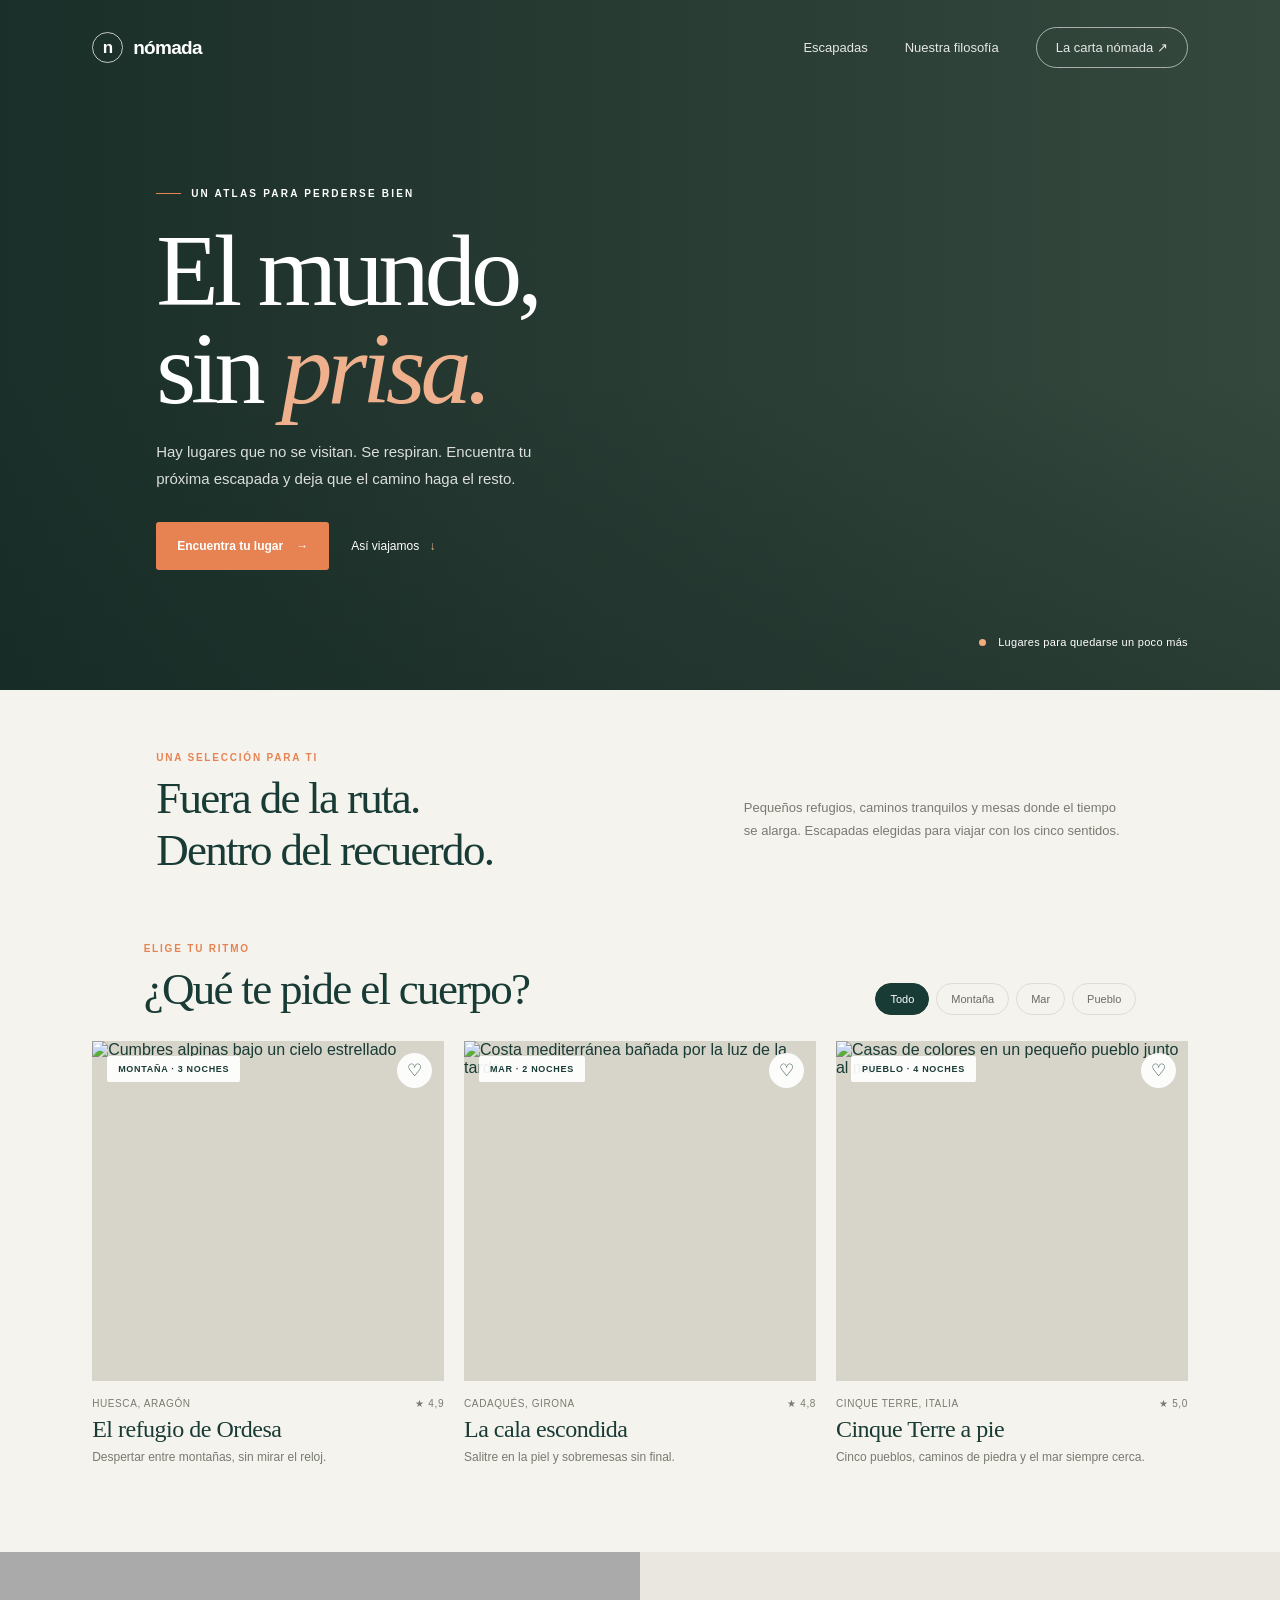
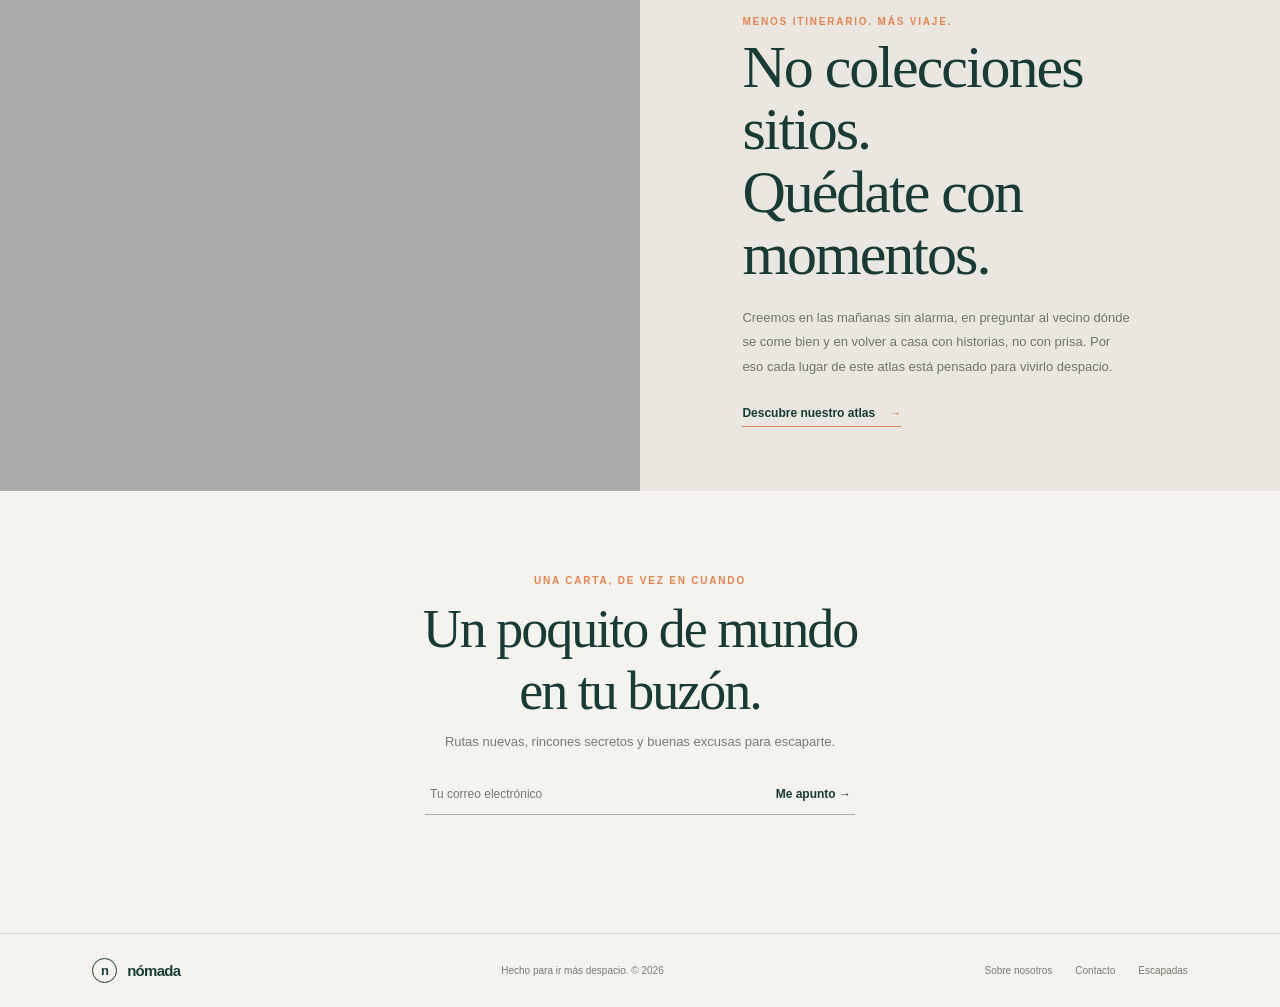
==== proyectos/nomada/index.html @ 5a0a25f2 "añadido el proyecto nomada y su hoja de estilos" ====
<!DOCTYPE html>
<html lang="es">
<head>
    <meta charset="UTF-8">
    <meta name="viewport" content="width=device-width, initial-scale=1.0">
    <meta name="theme-color" content="#f5f3ed">
    <meta name="description" content="Nómada es un atlas de escapadas lentas para descubrir lugares extraordinarios a tu propio ritmo.">
    <title>Nómada — Escapadas sin prisa</title>
    <link rel="stylesheet" href="style.css">
    
</head>
<body>
    <header class="topbar">
        <a class="brand" href="#" aria-label="Nómada, inicio"><span class="brand-mark" aria-hidden="true">n</span> nómada</a>
        <button class="menu-toggle" type="button" aria-label="Abrir menú" aria-expanded="false">☰</button>
        <nav class="nav-links" aria-label="Navegación principal">
            <a href="#escapadas">Escapadas</a>
            <a href="#filosofia">Nuestra filosofía</a>
            <a class="nav-cta" href="#newsletter">La carta nómada <span aria-hidden="true">↗</span></a>
        </nav>
    </header>

    <main>
        <section class="hero" aria-labelledby="hero-title">
            <div class="hero-content">
                <p class="eyebrow">Un atlas para perderse bien</p>
                <h1 id="hero-title">El mundo,<br>sin <em>prisa.</em></h1>
                <p class="hero-copy">Hay lugares que no se visitan. Se respiran. Encuentra tu próxima escapada y deja que el camino haga el resto.</p>
                <div class="hero-actions">
                    <a class="button" href="#escapadas">Encuentra tu lugar <span aria-hidden="true">→</span></a>
                    <a class="quiet-link" href="#filosofia">Así viajamos <span aria-hidden="true">↓</span></a>
                </div>
            </div>
            <div class="hero-note"><span class="note-dot"></span> Lugares para quedarse un poco más</div>
        </section>

        <section class="intro" id="escapadas">
            <div>
                <p class="intro-label">Una selección para ti</p>
                <h2>Fuera de la ruta.<br>Dentro del recuerdo.</h2>
            </div>
            <p class="intro-copy">Pequeños refugios, caminos tranquilos y mesas donde el tiempo se alarga. Escapadas elegidas para viajar con los cinco sentidos.</p>
        </section>

        <section class="destinations" aria-label="Escapadas recomendadas">
            <div class="section-heading">
                <div>
                    <p class="intro-label">Elige tu ritmo</p>
                    <h2>¿Qué te pide el cuerpo?</h2>
                </div>
                <div class="filters" role="group" aria-label="Filtrar escapadas">
                    <button class="filter active" type="button" data-filter="todas" aria-pressed="true">Todo</button>
                    <button class="filter" type="button" data-filter="montana" aria-pressed="false">Montaña</button>
                    <button class="filter" type="button" data-filter="mar" aria-pressed="false">Mar</button>
                    <button class="filter" type="button" data-filter="pueblo" aria-pressed="false">Pueblo</button>
                </div>
            </div>
            <div class="card-grid">
                <article class="destination-card" data-category="montana">
                    <div class="card-image">
                        <img src="https://images.unsplash.com/photo-1519681393784-d120267933ba?auto=format&fit=crop&w=1000&q=85" alt="Cumbres alpinas bajo un cielo estrellado" loading="lazy">
                        <span class="card-tag">Montaña · 3 noches</span>
                        <button class="save-button" type="button" aria-label="Guardar Refugio de Ordesa" aria-pressed="false">♡</button>
                    </div>
                    <div class="card-meta"><span>Huesca, Aragón</span><span>★ 4,9</span></div>
                    <h3 class="card-title">El refugio de Ordesa</h3>
                    <p class="card-description">Despertar entre montañas, sin mirar el reloj.</p>
                </article>
                <article class="destination-card" data-category="mar">
                    <div class="card-image">
                        <img src="https://images.unsplash.com/photo-1500375592092-40eb2168fd21?auto=format&fit=crop&w=1000&q=85" alt="Costa mediterránea bañada por la luz de la tarde" loading="lazy">
                        <span class="card-tag">Mar · 2 noches</span>
                        <button class="save-button" type="button" aria-label="Guardar La cala escondida" aria-pressed="false">♡</button>
                    </div>
                    <div class="card-meta"><span>Cadaqués, Girona</span><span>★ 4,8</span></div>
                    <h3 class="card-title">La cala escondida</h3>
                    <p class="card-description">Salitre en la piel y sobremesas sin final.</p>
                </article>
                <article class="destination-card" data-category="pueblo">
                    <div class="card-image">
                        <img src="https://images.unsplash.com/photo-1516483638261-f4dbaf036963?auto=format&fit=crop&w=1000&q=85" alt="Casas de colores en un pequeño pueblo junto al mar" loading="lazy">
                        <span class="card-tag">Pueblo · 4 noches</span>
                        <button class="save-button" type="button" aria-label="Guardar Cinque Terre a pie" aria-pressed="false">♡</button>
                    </div>
                    <div class="card-meta"><span>Cinque Terre, Italia</span><span>★ 5,0</span></div>
                    <h3 class="card-title">Cinque Terre a pie</h3>
                    <p class="card-description">Cinco pueblos, caminos de piedra y el mar siempre cerca.</p>
                </article>
            </div>
            <p class="no-results" role="status">No hay escapadas en esta categoría por ahora.</p>
        </section>

        <section class="manifesto" id="filosofia">
            <div class="manifesto-image" role="img" aria-label="Ciervos en un bosque al amanecer"></div>
            <div class="manifesto-copy">
                <p class="intro-label">Menos itinerario. Más viaje.</p>
                <h2>No colecciones sitios.<br>Quédate con momentos.</h2>
                <p>Creemos en las mañanas sin alarma, en preguntar al vecino dónde se come bien y en volver a casa con historias, no con prisa. Por eso cada lugar de este atlas está pensado para vivirlo despacio.</p>
                <a class="text-link" href="#escapadas">Descubre nuestro atlas <span aria-hidden="true">→</span></a>
            </div>
        </section>

        <section class="newsletter" id="newsletter">
            <p class="intro-label">Una carta, de vez en cuando</p>
            <h2>Un poquito de mundo<br>en tu buzón.</h2>
            <p class="newsletter-copy">Rutas nuevas, rincones secretos y buenas excusas para escaparte.</p>
            <form class="newsletter-form">
                <label for="email" class="visually-hidden">Tu correo electrónico</label>
                <input id="email" name="email" type="email" placeholder="Tu correo electrónico" required>
                <button type="submit">Me apunto <span aria-hidden="true">→</span></button>
            </form>
            <p class="newsletter-status" role="status" aria-live="polite"></p>
        </section>
    </main>

    <footer>
        <a class="brand" href="#" aria-label="Nómada, inicio"><span class="brand-mark" aria-hidden="true">n</span> nómada</a>
        <span>Hecho para ir más despacio. © 2026</span>
        <nav class="footer-links" aria-label="Enlaces de pie">
            <a href="#filosofia">Sobre nosotros</a>
            <a href="#newsletter">Contacto</a>
            <a href="#escapadas">Escapadas</a>
        </nav>
    </footer>

    <script>
        const filterButtons = document.querySelectorAll(".filter");
        const cards = document.querySelectorAll(".destination-card");
        const emptyMessage = document.querySelector(".no-results");

        filterButtons.forEach((button) => {
            button.addEventListener("click", () => {
                const category = button.dataset.filter;
                let visibleCount = 0;

                filterButtons.forEach((item) => {
                    const selected = item === button;
                    item.classList.toggle("active", selected);
                    item.setAttribute("aria-pressed", String(selected));
                });
                cards.forEach((card) => {
                    const visible = category === "todas" || card.dataset.category === category;
                    card.hidden = !visible;
                    if (visible) visibleCount += 1;
                });
                emptyMessage.style.display = visibleCount ? "none" : "block";
            });
        });

        document.querySelectorAll(".save-button").forEach((button) => {
            button.addEventListener("click", () => {
                const saved = button.getAttribute("aria-pressed") !== "true";
                button.setAttribute("aria-pressed", String(saved));
                button.classList.toggle("saved", saved);
                button.textContent = saved ? "♥" : "♡";
            });
        });

        const menuToggle = document.querySelector(".menu-toggle");
        const navigation = document.querySelector(".nav-links");
        menuToggle.addEventListener("click", () => {
            const expanded = menuToggle.getAttribute("aria-expanded") !== "true";
            menuToggle.setAttribute("aria-expanded", String(expanded));
            menuToggle.setAttribute("aria-label", expanded ? "Cerrar menú" : "Abrir menú");
            navigation.classList.toggle("open", expanded);
        });
        navigation.querySelectorAll("a").forEach((link) => {
            link.addEventListener("click", () => {
                navigation.classList.remove("open");
                menuToggle.setAttribute("aria-expanded", "false");
                menuToggle.setAttribute("aria-label", "Abrir menú");
            });
        });

        document.querySelector(".newsletter-form").addEventListener("submit", (event) => {
            event.preventDefault();
            const email = document.querySelector("#email");
            if (!email.checkValidity()) {
                email.reportValidity();
                return;
            }
            document.querySelector(".newsletter-status").textContent = "¡Ya estás dentro! Nos vemos en tu buzón.";
            email.value = "";
        });
    </script>
</body>
</html>
---- proyectos/nomada/style.css ----
:root {
            --paper: #f5f3ed;
            --ink: #193b35;
            --muted: #777b70;
            --orange: #e78353;
            --line: #deddd5;
            --serif: Georgia, "Times New Roman", serif;
            --sans: "Segoe UI", Arial, sans-serif;
        }

        * { box-sizing: border-box; }
        html { scroll-behavior: smooth; }
        body {
            margin: 0;
            background: var(--paper);
            color: var(--ink);
            font-family: var(--sans);
            -webkit-font-smoothing: antialiased;
        }
        a { color: inherit; text-decoration: none; }
        button, input { font: inherit; }
        button { color: inherit; }
        .visually-hidden {
            position: absolute;
            width: 1px;
            height: 1px;
            overflow: hidden;
            clip: rect(0, 0, 0, 0);
            white-space: nowrap;
            clip-path: inset(50%);
        }

        .topbar {
            position: absolute;
            z-index: 3;
            top: 0;
            left: 0;
            display: flex;
            width: 100%;
            align-items: center;
            justify-content: space-between;
            padding: 27px 7.2%;
            color: white;
        }
        .brand {
            display: inline-flex;
            align-items: center;
            gap: 10px;
            font-size: 19px;
            font-weight: 750;
            letter-spacing: -.7px;
        }
        .brand-mark {
            display: grid;
            width: 31px;
            height: 31px;
            place-items: center;
            border: 1px solid rgba(255,255,255,.72);
            border-radius: 50%;
            font-size: 17px;
        }
        .nav-links { display: flex; align-items: center; gap: 37px; font-size: 13px; }
        .nav-links a { opacity: .88; transition: opacity .2s; }
        .nav-links a:hover { opacity: 1; }
        .nav-cta {
            padding: 12px 19px;
            border: 1px solid rgba(255,255,255,.65);
            border-radius: 30px;
        }
        .menu-toggle {
            display: none;
            border: 0;
            background: transparent;
            color: white;
            font-size: 25px;
        }

        .hero {
            position: relative;
            display: flex;
            min-height: 690px;
            align-items: center;
            overflow: hidden;
            color: white;
            background: #384b40 url("https://images.unsplash.com/photo-1470770841072-f978cf4d019e?auto=format&fit=crop&w=2200&q=88") center 52% / cover no-repeat;
        }
        .hero::before {
            position: absolute;
            inset: 0;
            content: "";
            background: linear-gradient(90deg, rgba(17,38,34,.76) 0%, rgba(19,38,34,.44) 48%, rgba(17,38,34,.08) 100%),
                        linear-gradient(0deg, rgba(15,35,31,.32), transparent 45%);
        }
        .hero-content {
            position: relative;
            width: min(660px, 84%);
            margin: 68px 0 0 12.2%;
        }
        .eyebrow {
            display: flex;
            align-items: center;
            gap: 10px;
            margin: 0 0 23px;
            font-size: 10px;
            font-weight: 700;
            letter-spacing: 2.2px;
            text-transform: uppercase;
        }
        .eyebrow::before { width: 25px; height: 1px; background: var(--orange); content: ""; }
        h1, h2, h3, p { margin-top: 0; }
        h1 {
            max-width: 650px;
            margin-bottom: 20px;
            font-family: var(--serif);
            font-size: clamp(58px, 8vw, 104px);
            font-weight: 400;
            letter-spacing: -5px;
            line-height: .96;
        }
        h1 em { color: #efb18d; font-weight: 400; }
        .hero-copy { max-width: 410px; margin-bottom: 30px; color: rgba(255,255,255,.84); font-size: 15px; line-height: 1.8; }
        .hero-actions { display: flex; align-items: center; gap: 22px; }
        .button {
            display: inline-flex;
            min-height: 48px;
            align-items: center;
            justify-content: center;
            gap: 13px;
            padding: 0 21px;
            border: 0;
            border-radius: 3px;
            background: var(--orange);
            color: #fff;
            cursor: pointer;
            font-size: 12px;
            font-weight: 700;
            transition: background .2s, transform .2s;
        }
        .button:hover { transform: translateY(-2px); background: #d97749; }
        .quiet-link { font-size: 12px; }
        .quiet-link span { margin-left: 7px; color: #efb18d; }
        .hero-note {
            position: absolute;
            right: 7.2%;
            bottom: 42px;
            display: flex;
            align-items: center;
            gap: 12px;
            font-size: 11px;
            letter-spacing: .3px;
        }
        .note-dot { width: 7px; height: 7px; border-radius: 50%; background: #f0ad79; }

        .intro {
            display: flex;
            align-items: center;
            justify-content: space-between;
            gap: 30px;
            padding: 62px 12.2% 54px;
        }
        .intro-label { margin-bottom: 9px; color: var(--orange); font-size: 10px; font-weight: 700; letter-spacing: 1.8px; text-transform: uppercase; }
        .intro h2, .section-heading h2 {
            margin-bottom: 0;
            font-family: var(--serif);
            font-size: clamp(31px, 4vw, 45px);
            font-weight: 400;
            letter-spacing: -1.7px;
        }
        .intro-copy { max-width: 380px; margin: 10px 0 0; color: var(--muted); font-size: 13px; line-height: 1.8; }

        .destinations { padding: 13px 7.2% 88px; }
        .section-heading {
            display: flex;
            align-items: end;
            justify-content: space-between;
            gap: 20px;
            margin: 0 4.7% 26px;
        }
        .section-heading .intro-label { margin-bottom: 9px; }
        .filters { display: flex; flex-wrap: wrap; gap: 7px; }
        .filter {
            padding: 9px 14px;
            border: 1px solid var(--line);
            border-radius: 30px;
            background: transparent;
            color: #686e65;
            cursor: pointer;
            font-size: 11px;
            transition: .2s;
        }
        .filter:hover, .filter.active { border-color: var(--ink); background: var(--ink); color: white; }
        .card-grid { display: grid; grid-template-columns: repeat(3, 1fr); gap: 20px; }
        .destination-card { min-width: 0; }
        .card-image {
            position: relative;
            height: clamp(220px, 27vw, 340px);
            overflow: hidden;
            background: #d7d4ca;
        }
        .card-image img { width: 100%; height: 100%; object-fit: cover; transition: transform .6s; }
        .destination-card:hover .card-image img { transform: scale(1.045); }
        .card-tag {
            position: absolute;
            top: 15px;
            left: 15px;
            padding: 8px 11px;
            border-radius: 2px;
            background: rgba(255,255,255,.92);
            color: var(--ink);
            font-size: 9px;
            font-weight: 700;
            letter-spacing: .7px;
            text-transform: uppercase;
        }
        .save-button {
            position: absolute;
            top: 12px;
            right: 12px;
            display: grid;
            width: 35px;
            height: 35px;
            place-items: center;
            border: 0;
            border-radius: 50%;
            background: rgba(255,255,255,.92);
            cursor: pointer;
            font-size: 17px;
            transition: transform .2s;
        }
        .save-button:hover { transform: scale(1.1); }
        .save-button.saved { color: #d76b50; }
        .card-meta { display: flex; justify-content: space-between; margin: 17px 0 7px; color: var(--muted); font-size: 10px; letter-spacing: .6px; text-transform: uppercase; }
        .card-title { margin: 0; font-family: var(--serif); font-size: 24px; font-weight: 400; letter-spacing: -.5px; }
        .card-description { margin: 7px 0 0; color: var(--muted); font-size: 12px; }
        .no-results { display: none; padding: 45px 10px; color: var(--muted); text-align: center; }

        .manifesto {
            display: grid;
            min-height: 440px;
            grid-template-columns: 1fr 1fr;
            background: #e9e7df;
        }
        .manifesto-image {
            min-height: 390px;
            background: #aaa url("https://images.unsplash.com/photo-1472396961693-142e6e269027?auto=format&fit=crop&w=1200&q=85") center / cover no-repeat;
        }
        .manifesto-copy { display: flex; flex-direction: column; justify-content: center; padding: 64px clamp(35px, 8vw, 115px); }
        .manifesto-copy h2 { max-width: 470px; margin-bottom: 20px; font-family: var(--serif); font-size: clamp(39px, 5vw, 60px); font-weight: 400; letter-spacing: -2px; line-height: 1.04; }
        .manifesto-copy p:not(.intro-label) { max-width: 390px; margin-bottom: 26px; color: #70756c; font-size: 13px; line-height: 1.9; }
        .text-link { width: fit-content; padding-bottom: 6px; border-bottom: 1px solid var(--orange); font-size: 12px; font-weight: 700; }
        .text-link span { margin-left: 11px; color: var(--orange); }

        .newsletter { padding: 84px 20px 88px; text-align: center; }
        .newsletter .intro-label { margin-bottom: 12px; }
        .newsletter h2 { margin-bottom: 12px; font-family: var(--serif); font-size: clamp(35px, 5vw, 54px); font-weight: 400; letter-spacing: -2px; }
        .newsletter-copy { margin-bottom: 25px; color: var(--muted); font-size: 13px; }
        .newsletter-form { display: flex; width: min(430px, 100%); margin: 0 auto; border-bottom: 1px solid #aeb1a6; }
        .newsletter-form input { flex: 1; min-width: 0; padding: 13px 5px; border: 0; outline: 0; background: transparent; color: var(--ink); font-size: 12px; }
        .newsletter-form button { padding: 0 4px 0 15px; border: 0; background: transparent; color: var(--ink); cursor: pointer; font-size: 12px; font-weight: 700; }
        .newsletter-status { min-height: 18px; margin: 12px 0 0; color: #2e7158; font-size: 12px; }
        footer { display: flex; align-items: center; justify-content: space-between; padding: 24px 7.2%; border-top: 1px solid var(--line); color: var(--muted); font-size: 10px; }
        footer .brand { color: var(--ink); font-size: 15px; }
        footer .brand-mark { width: 25px; height: 25px; border-color: var(--ink); font-size: 13px; }
        .footer-links { display: flex; gap: 23px; }

        @media (max-width: 760px) {
            .topbar { padding: 20px 6%; }
            .menu-toggle { display: block; }
            .nav-links {
                position: absolute;
                top: 68px;
                right: 5%;
                display: none;
                min-width: 190px;
                align-items: stretch;
                gap: 0;
                padding: 8px 18px;
                border: 1px solid rgba(255,255,255,.2);
                background: rgba(25,59,53,.97);
            }
            .nav-links.open { display: flex; flex-direction: column; }
            .nav-links a { padding: 13px 3px; }
            .nav-cta { margin: 6px 0 10px; padding: 10px 12px !important; }
            .hero { min-height: 660px; background-position: 58% center; }
            .hero-content { margin: 42px 0 0 8%; }
            h1 { letter-spacing: -3px; }
            .hero-note { right: 8%; bottom: 26px; }
            .intro { align-items: flex-start; flex-direction: column; gap: 5px; padding: 48px 8% 36px; }
            .destinations { padding: 8px 6% 65px; }
            .section-heading { align-items: flex-start; flex-direction: column; margin: 0 2% 20px; }
            .card-grid { grid-template-columns: repeat(2, 1fr); gap: 24px 14px; }
            .card-image { height: 250px; }
            .manifesto { grid-template-columns: 1fr; }
            .manifesto-image { min-height: 300px; }
            .manifesto-copy { padding: 48px 9%; }
            footer { gap: 20px; flex-wrap: wrap; padding: 22px 6%; }
        }
        @media (max-width: 480px) {
            .hero { min-height: 620px; }
            .hero-content { width: 84%; margin-left: 8%; }
            h1 { font-size: 62px; }
            .hero-copy { max-width: 330px; font-size: 14px; }
            .hero-actions { align-items: flex-start; flex-direction: column; gap: 17px; }
            .card-grid { grid-template-columns: 1fr; gap: 27px; }
            .card-image { height: 310px; }
            .card-title { font-size: 23px; }
            .filters { gap: 6px; }
            .filter { padding: 8px 11px; }
            .manifesto-image { min-height: 250px; }
            footer { align-items: flex-start; flex-direction: column; }
        }
        @media (prefers-reduced-motion: reduce) {
            *, *::before, *::after { scroll-behavior: auto !important; transition-duration: .01ms !important; }
        }
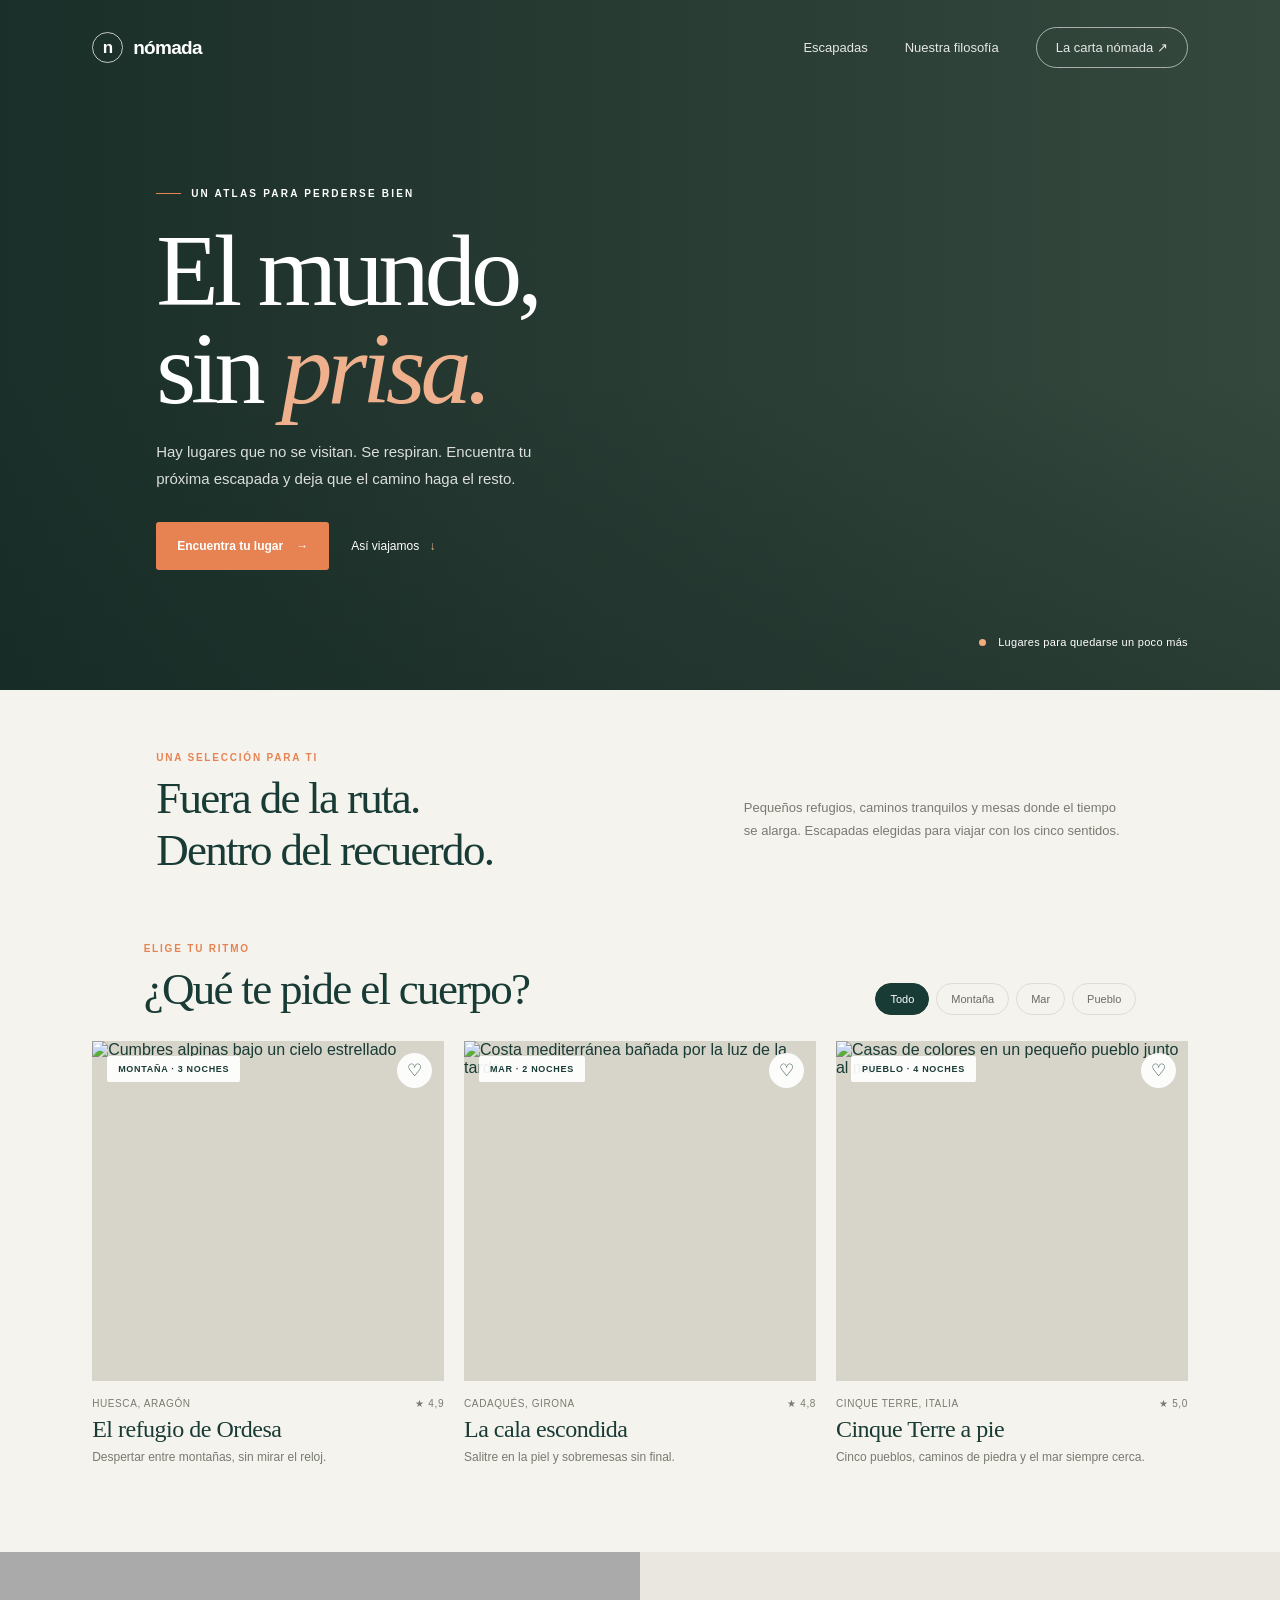
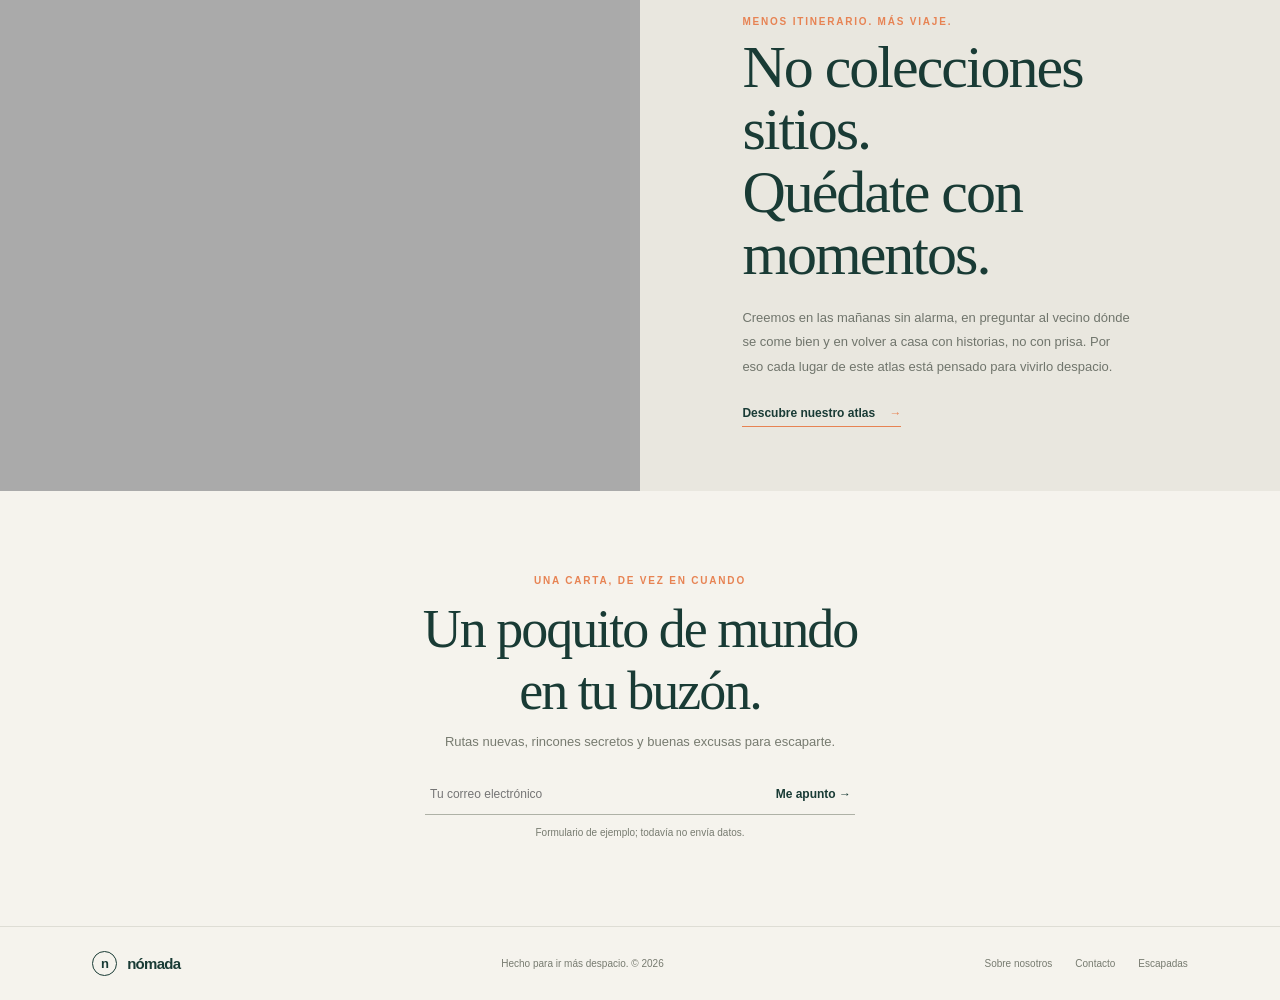
==== commit 812ceaa8: "Añadidos comentarios en el codigo" ====
--- a/proyectos/nomada/index.html
+++ b/proyectos/nomada/index.html
@@ -1,6 +1,7 @@
 <!DOCTYPE html>
 <html lang="es">
 <head>
+    <!-- Metadatos de idioma, vista móvil y descripción para buscadores. -->
     <meta charset="UTF-8">
     <meta name="viewport" content="width=device-width, initial-scale=1.0">
     <meta name="theme-color" content="#f5f3ed">
@@ -10,9 +11,11 @@
     
 </head>
 <body>
+    <!-- Navegación principal; el control CSS despliega los enlaces en pantallas pequeñas. -->
     <header class="topbar">
         <a class="brand" href="#" aria-label="Nómada, inicio"><span class="brand-mark" aria-hidden="true">n</span> nómada</a>
-        <button class="menu-toggle" type="button" aria-label="Abrir menú" aria-expanded="false">☰</button>
+        <input class="menu-toggle visually-hidden" type="checkbox" id="menu-toggle">
+        <label class="menu-button" for="menu-toggle">Menú <span aria-hidden="true">☰</span></label>
         <nav class="nav-links" aria-label="Navegación principal">
             <a href="#escapadas">Escapadas</a>
             <a href="#filosofia">Nuestra filosofía</a>
@@ -21,6 +24,7 @@
     </header>
 
     <main>
+        <!-- Presentación principal del proyecto con acceso directo a las escapadas. -->
         <section class="hero" aria-labelledby="hero-title">
             <div class="hero-content">
                 <p class="eyebrow">Un atlas para perderse bien</p>
@@ -34,6 +38,7 @@
             <div class="hero-note"><span class="note-dot"></span> Lugares para quedarse un poco más</div>
         </section>
 
+        <!-- Introducción y catálogo de destinos, agrupados por categoría. -->
         <section class="intro" id="escapadas">
             <div>
                 <p class="intro-label">Una selección para ti</p>
@@ -43,24 +48,30 @@
         </section>
 
         <section class="destinations" aria-label="Escapadas recomendadas">
+            <!-- Los radios permiten filtrar las tarjetas sin JavaScript. -->
+            <input class="filter-input visually-hidden" type="radio" name="destination-filter" id="filter-all" checked>
+            <input class="filter-input visually-hidden" type="radio" name="destination-filter" id="filter-mountain">
+            <input class="filter-input visually-hidden" type="radio" name="destination-filter" id="filter-sea">
+            <input class="filter-input visually-hidden" type="radio" name="destination-filter" id="filter-village">
             <div class="section-heading">
                 <div>
                     <p class="intro-label">Elige tu ritmo</p>
                     <h2>¿Qué te pide el cuerpo?</h2>
                 </div>
                 <div class="filters" role="group" aria-label="Filtrar escapadas">
-                    <button class="filter active" type="button" data-filter="todas" aria-pressed="true">Todo</button>
-                    <button class="filter" type="button" data-filter="montana" aria-pressed="false">Montaña</button>
-                    <button class="filter" type="button" data-filter="mar" aria-pressed="false">Mar</button>
-                    <button class="filter" type="button" data-filter="pueblo" aria-pressed="false">Pueblo</button>
+                    <label class="filter" for="filter-all">Todo</label>
+                    <label class="filter" for="filter-mountain">Montaña</label>
+                    <label class="filter" for="filter-sea">Mar</label>
+                    <label class="filter" for="filter-village">Pueblo</label>
                 </div>
             </div>
+            <!-- Cada tarjeta incluye categoría, imagen y un botón para marcarla como favorita. -->
             <div class="card-grid">
                 <article class="destination-card" data-category="montana">
                     <div class="card-image">
                         <img src="https://images.unsplash.com/photo-1519681393784-d120267933ba?auto=format&fit=crop&w=1000&q=85" alt="Cumbres alpinas bajo un cielo estrellado" loading="lazy">
                         <span class="card-tag">Montaña · 3 noches</span>
-                        <button class="save-button" type="button" aria-label="Guardar Refugio de Ordesa" aria-pressed="false">♡</button>
+                        <span class="save-button" aria-hidden="true">♡</span>
                     </div>
                     <div class="card-meta"><span>Huesca, Aragón</span><span>★ 4,9</span></div>
                     <h3 class="card-title">El refugio de Ordesa</h3>
@@ -70,7 +81,7 @@
                     <div class="card-image">
                         <img src="https://images.unsplash.com/photo-1500375592092-40eb2168fd21?auto=format&fit=crop&w=1000&q=85" alt="Costa mediterránea bañada por la luz de la tarde" loading="lazy">
                         <span class="card-tag">Mar · 2 noches</span>
-                        <button class="save-button" type="button" aria-label="Guardar La cala escondida" aria-pressed="false">♡</button>
+                        <span class="save-button" aria-hidden="true">♡</span>
                     </div>
                     <div class="card-meta"><span>Cadaqués, Girona</span><span>★ 4,8</span></div>
                     <h3 class="card-title">La cala escondida</h3>
@@ -80,16 +91,16 @@
                     <div class="card-image">
                         <img src="https://images.unsplash.com/photo-1516483638261-f4dbaf036963?auto=format&fit=crop&w=1000&q=85" alt="Casas de colores en un pequeño pueblo junto al mar" loading="lazy">
                         <span class="card-tag">Pueblo · 4 noches</span>
-                        <button class="save-button" type="button" aria-label="Guardar Cinque Terre a pie" aria-pressed="false">♡</button>
+                        <span class="save-button" aria-hidden="true">♡</span>
                     </div>
                     <div class="card-meta"><span>Cinque Terre, Italia</span><span>★ 5,0</span></div>
                     <h3 class="card-title">Cinque Terre a pie</h3>
                     <p class="card-description">Cinco pueblos, caminos de piedra y el mar siempre cerca.</p>
                 </article>
             </div>
-            <p class="no-results" role="status">No hay escapadas en esta categoría por ahora.</p>
         </section>
 
+        <!-- Sección editorial que explica la filosofía de viaje de Nómada. -->
         <section class="manifesto" id="filosofia">
             <div class="manifesto-image" role="img" aria-label="Ciervos en un bosque al amanecer"></div>
             <div class="manifesto-copy">
@@ -100,19 +111,21 @@
             </div>
         </section>
 
+        <!-- Formulario de ejemplo: su botón no envía los datos. -->
         <section class="newsletter" id="newsletter">
             <p class="intro-label">Una carta, de vez en cuando</p>
             <h2>Un poquito de mundo<br>en tu buzón.</h2>
             <p class="newsletter-copy">Rutas nuevas, rincones secretos y buenas excusas para escaparte.</p>
-            <form class="newsletter-form">
+            <div class="newsletter-form">
                 <label for="email" class="visually-hidden">Tu correo electrónico</label>
-                <input id="email" name="email" type="email" placeholder="Tu correo electrónico" required>
-                <button type="submit">Me apunto <span aria-hidden="true">→</span></button>
-            </form>
-            <p class="newsletter-status" role="status" aria-live="polite"></p>
+                <input id="email" name="email" type="email" placeholder="Tu correo electrónico">
+                <button type="button">Me apunto <span aria-hidden="true">→</span></button>
+            </div>
+            <p class="newsletter-note">Formulario de ejemplo; todavía no envía datos.</p>
         </section>
     </main>
 
+    <!-- Enlaces y marca al final de la página. -->
     <footer>
         <a class="brand" href="#" aria-label="Nómada, inicio"><span class="brand-mark" aria-hidden="true">n</span> nómada</a>
         <span>Hecho para ir más despacio. © 2026</span>
@@ -123,65 +136,5 @@
         </nav>
     </footer>
 
-    <script>
-        const filterButtons = document.querySelectorAll(".filter");
-        const cards = document.querySelectorAll(".destination-card");
-        const emptyMessage = document.querySelector(".no-results");
-
-        filterButtons.forEach((button) => {
-            button.addEventListener("click", () => {
-                const category = button.dataset.filter;
-                let visibleCount = 0;
-
-                filterButtons.forEach((item) => {
-                    const selected = item === button;
-                    item.classList.toggle("active", selected);
-                    item.setAttribute("aria-pressed", String(selected));
-                });
-                cards.forEach((card) => {
-                    const visible = category === "todas" || card.dataset.category === category;
-                    card.hidden = !visible;
-                    if (visible) visibleCount += 1;
-                });
-                emptyMessage.style.display = visibleCount ? "none" : "block";
-            });
-        });
-
-        document.querySelectorAll(".save-button").forEach((button) => {
-            button.addEventListener("click", () => {
-                const saved = button.getAttribute("aria-pressed") !== "true";
-                button.setAttribute("aria-pressed", String(saved));
-                button.classList.toggle("saved", saved);
-                button.textContent = saved ? "♥" : "♡";
-            });
-        });
-
-        const menuToggle = document.querySelector(".menu-toggle");
-        const navigation = document.querySelector(".nav-links");
-        menuToggle.addEventListener("click", () => {
-            const expanded = menuToggle.getAttribute("aria-expanded") !== "true";
-            menuToggle.setAttribute("aria-expanded", String(expanded));
-            menuToggle.setAttribute("aria-label", expanded ? "Cerrar menú" : "Abrir menú");
-            navigation.classList.toggle("open", expanded);
-        });
-        navigation.querySelectorAll("a").forEach((link) => {
-            link.addEventListener("click", () => {
-                navigation.classList.remove("open");
-                menuToggle.setAttribute("aria-expanded", "false");
-                menuToggle.setAttribute("aria-label", "Abrir menú");
-            });
-        });
-
-        document.querySelector(".newsletter-form").addEventListener("submit", (event) => {
-            event.preventDefault();
-            const email = document.querySelector("#email");
-            if (!email.checkValidity()) {
-                email.reportValidity();
-                return;
-            }
-            document.querySelector(".newsletter-status").textContent = "¡Ya estás dentro! Nos vemos en tu buzón.";
-            email.value = "";
-        });
-    </script>
 </body>
 </html>
--- a/proyectos/nomada/style.css
+++ b/proyectos/nomada/style.css
@@ -1,3 +1,4 @@
+/* Colores y tipografías compartidos por toda la página. */
 :root {
             --paper: #f5f3ed;
             --ink: #193b35;
@@ -20,6 +21,7 @@
         a { color: inherit; text-decoration: none; }
         button, input { font: inherit; }
         button { color: inherit; }
+        /* Oculta etiquetas visualmente sin quitarlas del árbol accesible. */
         .visually-hidden {
             position: absolute;
             width: 1px;
@@ -30,6 +32,7 @@
             clip-path: inset(50%);
         }
 
+        /* Cabecera transparente superpuesta sobre la imagen principal. */
         .topbar {
             position: absolute;
             z-index: 3;
@@ -67,14 +70,17 @@
             border: 1px solid rgba(255,255,255,.65);
             border-radius: 30px;
         }
-        .menu-toggle {
+        .menu-button {
             display: none;
             border: 0;
             background: transparent;
             color: white;
+            cursor: pointer;
             font-size: 25px;
         }
-
+        .menu-toggle:focus-visible + .menu-button { outline: 2px solid white; outline-offset: 4px; }
+
+        /* Portada con fotografía y degradado para mantener el texto legible. */
         .hero {
             position: relative;
             display: flex;
@@ -151,6 +157,7 @@
         }
         .note-dot { width: 7px; height: 7px; border-radius: 50%; background: #f0ad79; }
 
+        /* Presentación del catálogo y sus filtros. */
         .intro {
             display: flex;
             align-items: center;
@@ -168,6 +175,7 @@
         }
         .intro-copy { max-width: 380px; margin: 10px 0 0; color: var(--muted); font-size: 13px; line-height: 1.8; }
 
+        /* Tarjetas de destinos y controles de filtrado. */
         .destinations { padding: 13px 7.2% 88px; }
         .section-heading {
             display: flex;
@@ -179,6 +187,7 @@
         .section-heading .intro-label { margin-bottom: 9px; }
         .filters { display: flex; flex-wrap: wrap; gap: 7px; }
         .filter {
+            display: inline-block;
             padding: 9px 14px;
             border: 1px solid var(--line);
             border-radius: 30px;
@@ -187,9 +196,31 @@
             cursor: pointer;
             font-size: 11px;
             transition: .2s;
-        }
-        .filter:hover, .filter.active { border-color: var(--ink); background: var(--ink); color: white; }
+            user-select: none;
+        }
+        .filter:hover { border-color: var(--ink); }
+        .filter-input:focus-visible ~ .section-heading .filter { outline: none; }
+        #filter-all:focus-visible ~ .section-heading .filter[for="filter-all"],
+        #filter-mountain:focus-visible ~ .section-heading .filter[for="filter-mountain"],
+        #filter-sea:focus-visible ~ .section-heading .filter[for="filter-sea"],
+        #filter-village:focus-visible ~ .section-heading .filter[for="filter-village"] {
+            outline: 2px solid var(--orange);
+            outline-offset: 3px;
+        }
+        #filter-all:checked ~ .section-heading .filter[for="filter-all"],
+        #filter-mountain:checked ~ .section-heading .filter[for="filter-mountain"],
+        #filter-sea:checked ~ .section-heading .filter[for="filter-sea"],
+        #filter-village:checked ~ .section-heading .filter[for="filter-village"] {
+            border-color: var(--ink);
+            background: var(--ink);
+            color: white;
+        }
         .card-grid { display: grid; grid-template-columns: repeat(3, 1fr); gap: 20px; }
+        #filter-mountain:checked ~ .card-grid .destination-card:not([data-category="montana"]),
+        #filter-sea:checked ~ .card-grid .destination-card:not([data-category="mar"]),
+        #filter-village:checked ~ .card-grid .destination-card:not([data-category="pueblo"]) {
+            display: none;
+        }
         .destination-card { min-width: 0; }
         .card-image {
             position: relative;
@@ -223,17 +254,13 @@
             border: 0;
             border-radius: 50%;
             background: rgba(255,255,255,.92);
-            cursor: pointer;
             font-size: 17px;
-            transition: transform .2s;
-        }
-        .save-button:hover { transform: scale(1.1); }
-        .save-button.saved { color: #d76b50; }
+        }
         .card-meta { display: flex; justify-content: space-between; margin: 17px 0 7px; color: var(--muted); font-size: 10px; letter-spacing: .6px; text-transform: uppercase; }
         .card-title { margin: 0; font-family: var(--serif); font-size: 24px; font-weight: 400; letter-spacing: -.5px; }
         .card-description { margin: 7px 0 0; color: var(--muted); font-size: 12px; }
-        .no-results { display: none; padding: 45px 10px; color: var(--muted); text-align: center; }
-
+
+        /* Bloque editorial que combina imagen y texto. */
         .manifesto {
             display: grid;
             min-height: 440px;
@@ -250,6 +277,7 @@
         .text-link { width: fit-content; padding-bottom: 6px; border-bottom: 1px solid var(--orange); font-size: 12px; font-weight: 700; }
         .text-link span { margin-left: 11px; color: var(--orange); }
 
+        /* Suscripción y pie de página. */
         .newsletter { padding: 84px 20px 88px; text-align: center; }
         .newsletter .intro-label { margin-bottom: 12px; }
         .newsletter h2 { margin-bottom: 12px; font-family: var(--serif); font-size: clamp(35px, 5vw, 54px); font-weight: 400; letter-spacing: -2px; }
@@ -257,15 +285,18 @@
         .newsletter-form { display: flex; width: min(430px, 100%); margin: 0 auto; border-bottom: 1px solid #aeb1a6; }
         .newsletter-form input { flex: 1; min-width: 0; padding: 13px 5px; border: 0; outline: 0; background: transparent; color: var(--ink); font-size: 12px; }
         .newsletter-form button { padding: 0 4px 0 15px; border: 0; background: transparent; color: var(--ink); cursor: pointer; font-size: 12px; font-weight: 700; }
-        .newsletter-status { min-height: 18px; margin: 12px 0 0; color: #2e7158; font-size: 12px; }
+        .newsletter-note { margin: 12px 0 0; color: var(--muted); font-size: 10px; }
         footer { display: flex; align-items: center; justify-content: space-between; padding: 24px 7.2%; border-top: 1px solid var(--line); color: var(--muted); font-size: 10px; }
         footer .brand { color: var(--ink); font-size: 15px; }
         footer .brand-mark { width: 25px; height: 25px; border-color: var(--ink); font-size: 13px; }
         .footer-links { display: flex; gap: 23px; }
 
+        /* Ajustes para tablet y móvil: menú desplegable y tarjetas en dos columnas. */
+        /* En móvil, el menú se despliega con una casilla de verificación HTML. */
         @media (max-width: 760px) {
             .topbar { padding: 20px 6%; }
-            .menu-toggle { display: block; }
+            .menu-button { display: block; font-size: 0; }
+            .menu-button span { font-size: 25px; }
             .nav-links {
                 position: absolute;
                 top: 68px;
@@ -278,7 +309,7 @@
                 border: 1px solid rgba(255,255,255,.2);
                 background: rgba(25,59,53,.97);
             }
-            .nav-links.open { display: flex; flex-direction: column; }
+            .menu-toggle:checked ~ .nav-links { display: flex; flex-direction: column; }
             .nav-links a { padding: 13px 3px; }
             .nav-cta { margin: 6px 0 10px; padding: 10px 12px !important; }
             .hero { min-height: 660px; background-position: 58% center; }
@@ -295,6 +326,7 @@
             .manifesto-copy { padding: 48px 9%; }
             footer { gap: 20px; flex-wrap: wrap; padding: 22px 6%; }
         }
+        /* En teléfonos estrechos, las tarjetas pasan a una sola columna. */
         @media (max-width: 480px) {
             .hero { min-height: 620px; }
             .hero-content { width: 84%; margin-left: 8%; }
@@ -309,6 +341,7 @@
             .manifesto-image { min-height: 250px; }
             footer { align-items: flex-start; flex-direction: column; }
         }
+        /* Respeta la preferencia del usuario de reducir movimiento. */
         @media (prefers-reduced-motion: reduce) {
             *, *::before, *::after { scroll-behavior: auto !important; transition-duration: .01ms !important; }
         }
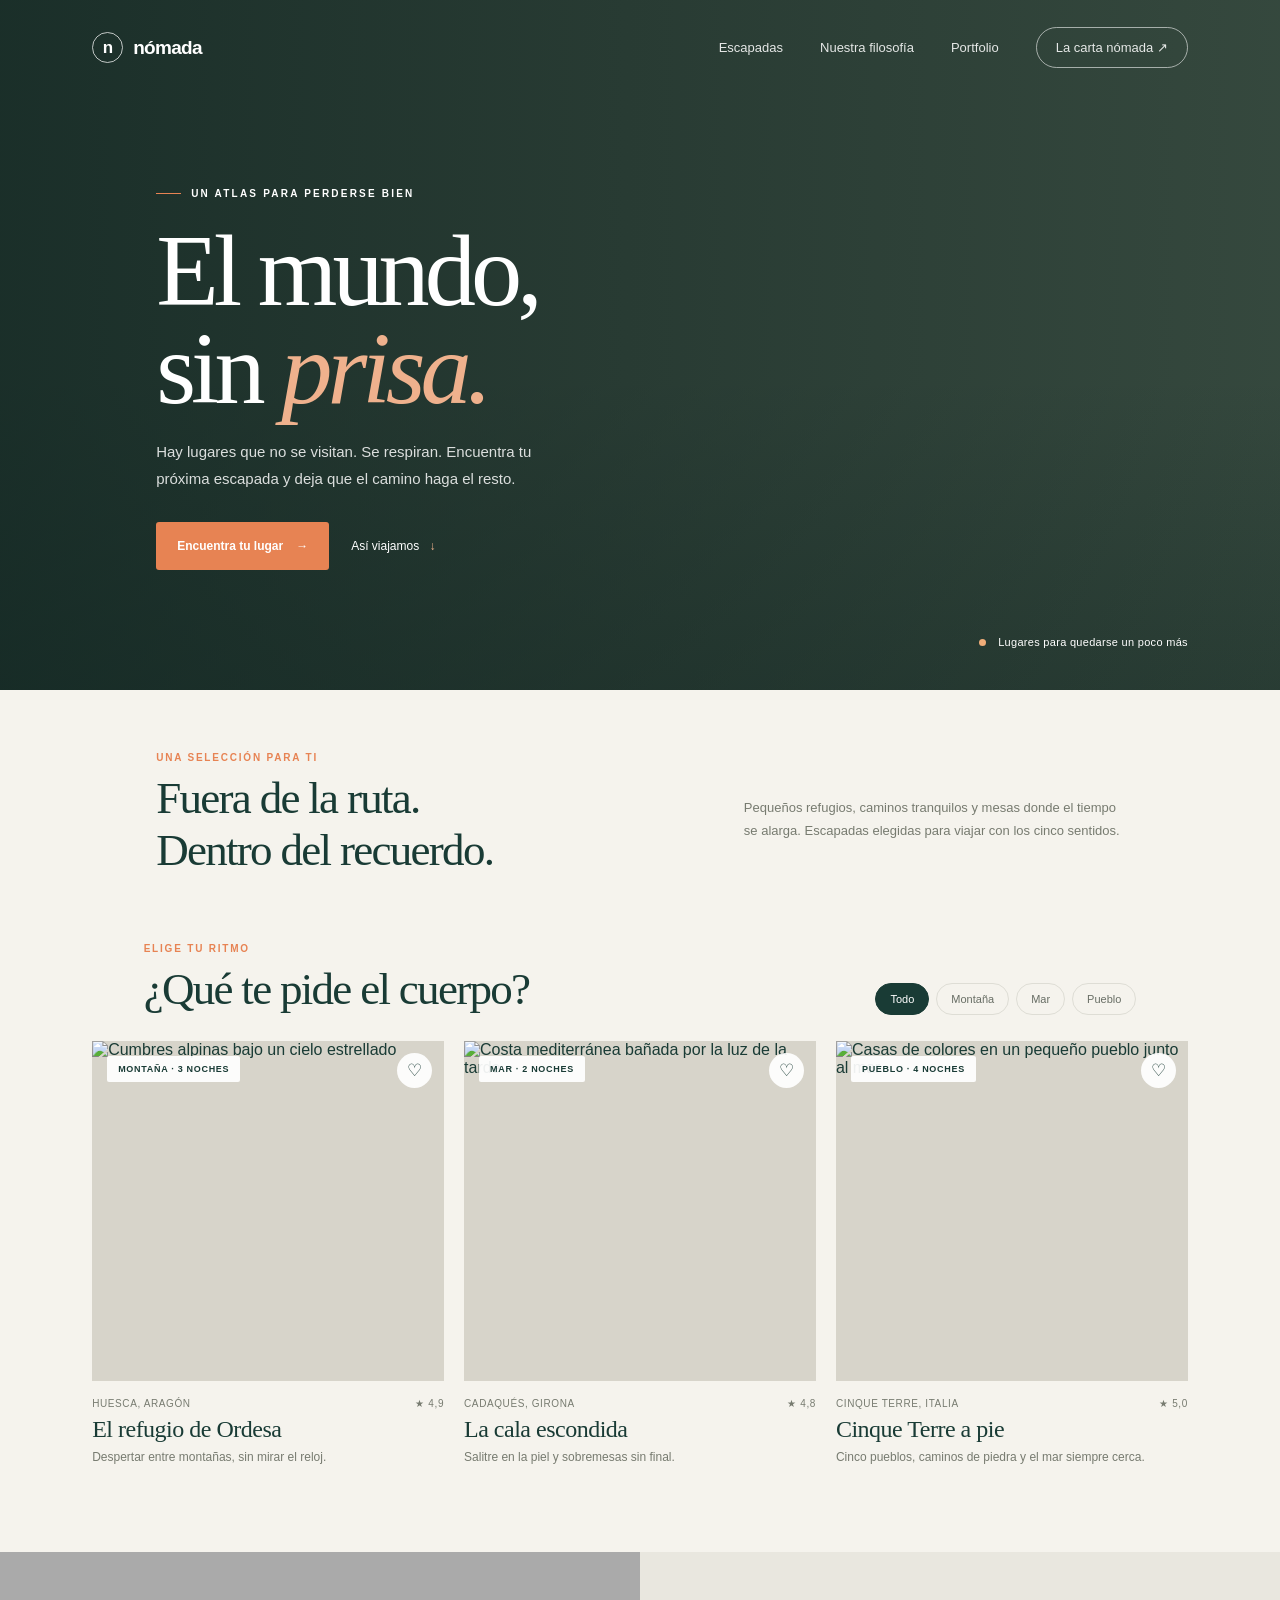
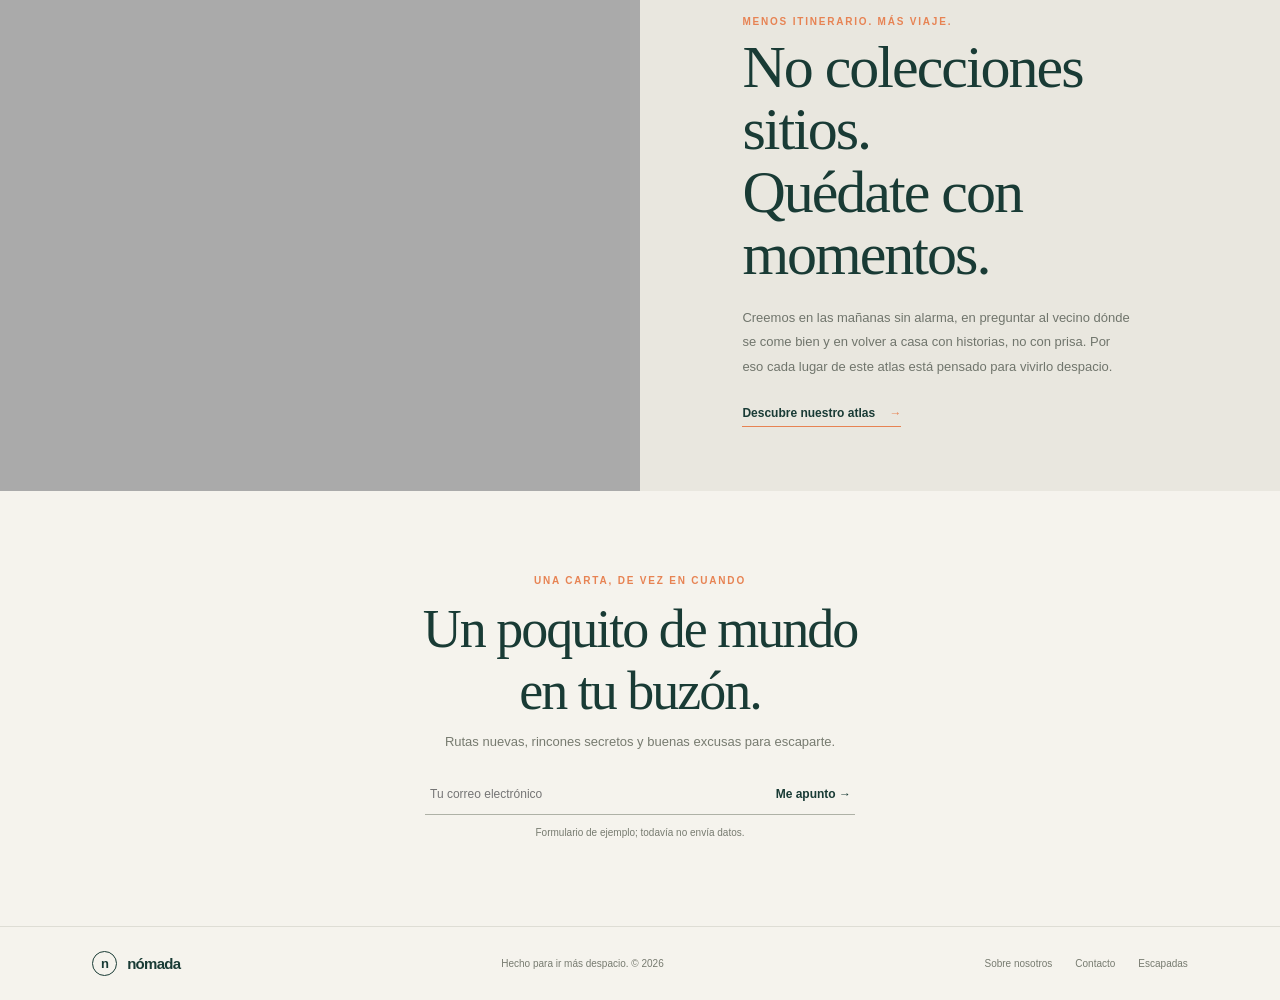
==== commit 9a9394b7: "Añadido enlace al portfolio en el proyecto nomada" ====
--- a/proyectos/nomada/index.html
+++ b/proyectos/nomada/index.html
@@ -19,6 +19,7 @@
         <nav class="nav-links" aria-label="Navegación principal">
             <a href="#escapadas">Escapadas</a>
             <a href="#filosofia">Nuestra filosofía</a>
+            <a href="../../index.html">Portfolio</a>
             <a class="nav-cta" href="#newsletter">La carta nómada <span aria-hidden="true">↗</span></a>
         </nav>
     </header>
